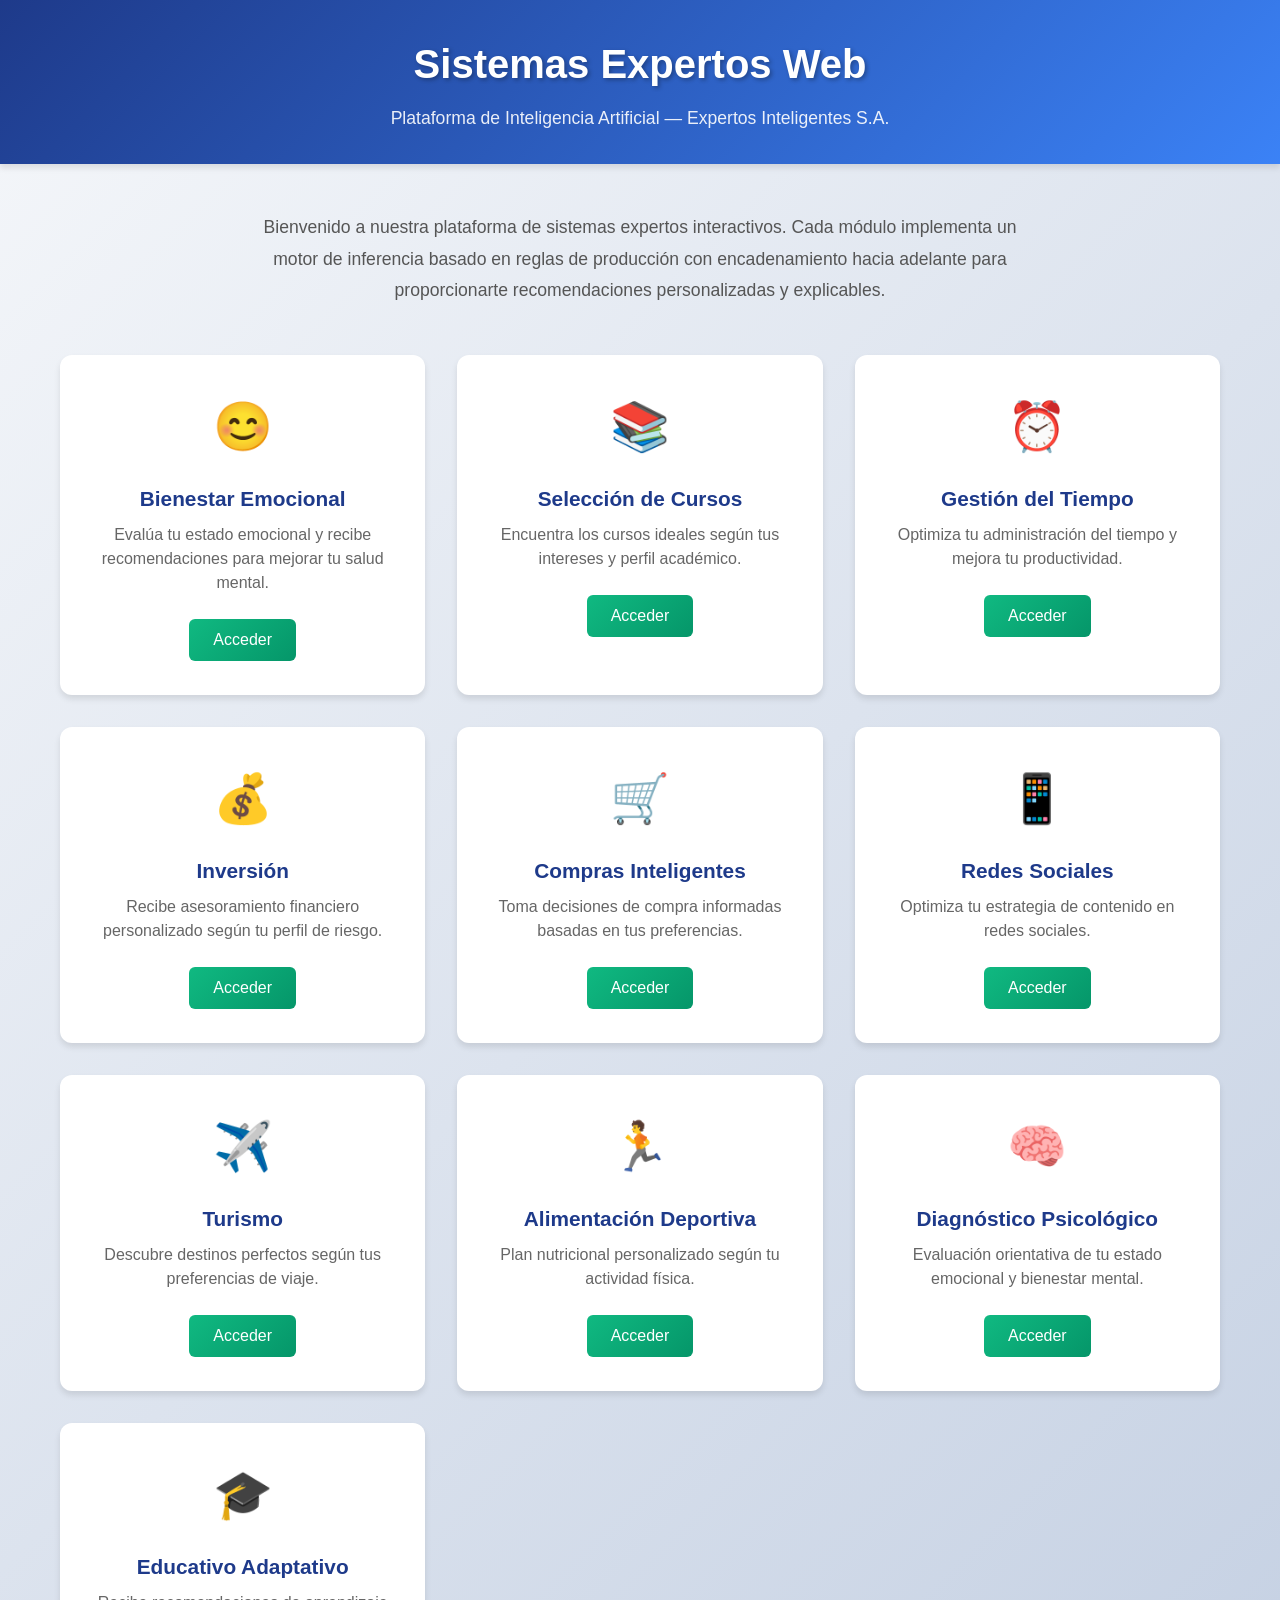
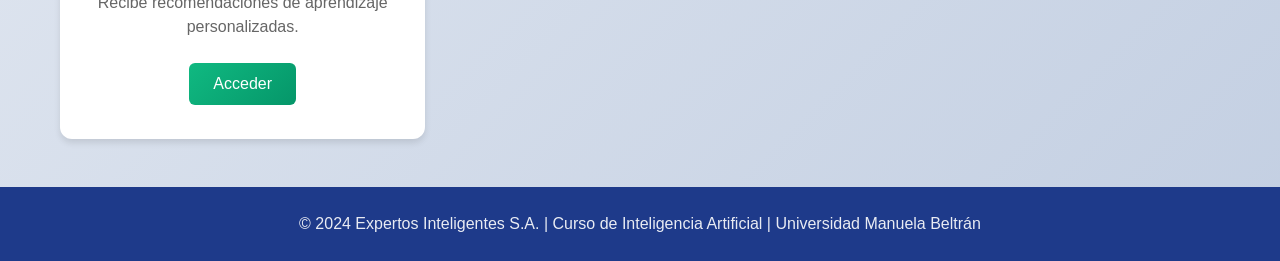
==== index.html @ 76f0475f "Versión inicial del proyecto Sistemas Expertos Web" ====
<!DOCTYPE html>
<html lang="es">
<head>
    <meta charset="UTF-8">
    <meta name="viewport" content="width=device-width, initial-scale=1.0">
    <title>Sistemas Expertos Web - Expertos Inteligentes S.A.</title>
    <link rel="stylesheet" href="css/styles.css">
</head>
<body>
    <header class="header">
        <div class="container">
            <h1 class="title">Sistemas Expertos Web</h1>
            <p class="subtitle">Plataforma de Inteligencia Artificial — Expertos Inteligentes S.A.</p>
        </div>
    </header>

    <main class="main">
        <div class="container">
            <section class="intro">
                <p>Bienvenido a nuestra plataforma de sistemas expertos interactivos. Cada módulo implementa un motor de inferencia basado en reglas de producción con encadenamiento hacia adelante para proporcionarte recomendaciones personalizadas y explicables.</p>
            </section>

            <section class="modules-grid">
                <div class="module-card" onclick="window.location.href='modulos/bienestar.html'">
                    <div class="module-icon">😊</div>
                    <h3 class="module-title">Bienestar Emocional</h3>
                    <p class="module-description">Evalúa tu estado emocional y recibe recomendaciones para mejorar tu salud mental.</p>
                    <button class="module-btn">Acceder</button>
                </div>

                <div class="module-card" onclick="window.location.href='modulos/cursos.html'">
                    <div class="module-icon">📚</div>
                    <h3 class="module-title">Selección de Cursos</h3>
                    <p class="module-description">Encuentra los cursos ideales según tus intereses y perfil académico.</p>
                    <button class="module-btn">Acceder</button>
                </div>

                <div class="module-card" onclick="window.location.href='modulos/tiempo.html'">
                    <div class="module-icon">⏰</div>
                    <h3 class="module-title">Gestión del Tiempo</h3>
                    <p class="module-description">Optimiza tu administración del tiempo y mejora tu productividad.</p>
                    <button class="module-btn">Acceder</button>
                </div>

                <div class="module-card" onclick="window.location.href='modulos/inversion.html'">
                    <div class="module-icon">💰</div>
                    <h3 class="module-title">Inversión</h3>
                    <p class="module-description">Recibe asesoramiento financiero personalizado según tu perfil de riesgo.</p>
                    <button class="module-btn">Acceder</button>
                </div>

                <div class="module-card" onclick="window.location.href='modulos/compras.html'">
                    <div class="module-icon">🛒</div>
                    <h3 class="module-title">Compras Inteligentes</h3>
                    <p class="module-description">Toma decisiones de compra informadas basadas en tus preferencias.</p>
                    <button class="module-btn">Acceder</button>
                </div>

                <div class="module-card" onclick="window.location.href='modulos/redes.html'">
                    <div class="module-icon">📱</div>
                    <h3 class="module-title">Redes Sociales</h3>
                    <p class="module-description">Optimiza tu estrategia de contenido en redes sociales.</p>
                    <button class="module-btn">Acceder</button>
                </div>

                <div class="module-card" onclick="window.location.href='modulos/turismo.html'">
                    <div class="module-icon">✈️</div>
                    <h3 class="module-title">Turismo</h3>
                    <p class="module-description">Descubre destinos perfectos según tus preferencias de viaje.</p>
                    <button class="module-btn">Acceder</button>
                </div>

                <div class="module-card" onclick="window.location.href='modulos/deportiva.html'">
                    <div class="module-icon">🏃</div>
                    <h3 class="module-title">Alimentación Deportiva</h3>
                    <p class="module-description">Plan nutricional personalizado según tu actividad física.</p>
                    <button class="module-btn">Acceder</button>
                </div>

                <div class="module-card" onclick="window.location.href='modulos/psicologico.html'">
                    <div class="module-icon">🧠</div>
                    <h3 class="module-title">Diagnóstico Psicológico</h3>
                    <p class="module-description">Evaluación orientativa de tu estado emocional y bienestar mental.</p>
                    <button class="module-btn">Acceder</button>
                </div>

                <div class="module-card" onclick="window.location.href='modulos/educativo.html'">
                    <div class="module-icon">🎓</div>
                    <h3 class="module-title">Educativo Adaptativo</h3>
                    <p class="module-description">Recibe recomendaciones de aprendizaje personalizadas.</p>
                    <button class="module-btn">Acceder</button>
                </div>
            </section>
        </div>
    </main>

    <footer class="footer">
        <div class="container">
            <p>&copy; 2024 Expertos Inteligentes S.A. | Curso de Inteligencia Artificial | Universidad Manuela Beltrán</p>
        </div>
    </footer>
</body>
</html>
---- css/styles.css ----
/* Reset y estilos base */
* {
    margin: 0;
    padding: 0;
    box-sizing: border-box;
}

body {
    font-family: 'Segoe UI', Tahoma, Geneva, Verdana, sans-serif;
    line-height: 1.6;
    color: #333;
    background: linear-gradient(135deg, #f5f7fa 0%, #c3cfe2 100%);
    min-height: 100vh;
}

.container {
    max-width: 1200px;
    margin: 0 auto;
    padding: 0 20px;
}

/* Header */
.header {
    background: linear-gradient(135deg, #1e3a8a 0%, #3b82f6 100%);
    color: white;
    padding: 2rem 0;
    text-align: center;
    box-shadow: 0 4px 6px rgba(0, 0, 0, 0.1);
}

.title {
    font-size: 2.5rem;
    font-weight: 700;
    margin-bottom: 0.5rem;
    text-shadow: 2px 2px 4px rgba(0, 0, 0, 0.3);
}

.subtitle {
    font-size: 1.1rem;
    opacity: 0.9;
    font-weight: 300;
}

/* Main content */
.main {
    padding: 3rem 0;
    flex: 1;
}

.intro {
    text-align: center;
    margin-bottom: 3rem;
}

.intro p {
    font-size: 1.1rem;
    color: #555;
    max-width: 800px;
    margin: 0 auto;
    line-height: 1.8;
}

/* Modules grid */
.modules-grid {
    display: grid;
    grid-template-columns: repeat(auto-fit, minmax(300px, 1fr));
    gap: 2rem;
    margin-top: 2rem;
}

.module-card {
    background: white;
    border-radius: 12px;
    padding: 2rem;
    text-align: center;
    box-shadow: 0 4px 6px rgba(0, 0, 0, 0.1);
    transition: all 0.3s ease;
    cursor: pointer;
    border: 2px solid transparent;
}

.module-card:hover {
    transform: translateY(-5px);
    box-shadow: 0 8px 25px rgba(0, 0, 0, 0.15);
    border-color: #10b981;
}

.module-icon {
    font-size: 3rem;
    margin-bottom: 1rem;
    display: block;
}

.module-title {
    font-size: 1.3rem;
    font-weight: 600;
    color: #1e3a8a;
    margin-bottom: 0.5rem;
}

.module-description {
    color: #666;
    margin-bottom: 1.5rem;
    line-height: 1.5;
}

.module-btn {
    background: linear-gradient(135deg, #10b981 0%, #059669 100%);
    color: white;
    border: none;
    padding: 0.75rem 1.5rem;
    border-radius: 6px;
    font-size: 1rem;
    font-weight: 500;
    cursor: pointer;
    transition: all 0.3s ease;
}

.module-btn:hover {
    background: linear-gradient(135deg, #059669 0%, #047857 100%);
    transform: scale(1.05);
}

/* Footer */
.footer {
    background: #1e3a8a;
    color: white;
    text-align: center;
    padding: 1.5rem 0;
    margin-top: auto;
}

.footer p {
    opacity: 0.9;
}

/* Responsive design */
@media (max-width: 768px) {
    .title {
        font-size: 2rem;
    }
    
    .subtitle {
        font-size: 1rem;
    }
    
    .modules-grid {
        grid-template-columns: 1fr;
        gap: 1.5rem;
    }
    
    .module-card {
        padding: 1.5rem;
    }
    
    .main {
        padding: 2rem 0;
    }
}

@media (max-width: 480px) {
    .container {
        padding: 0 15px;
    }
    
    .title {
        font-size: 1.8rem;
    }
    
    .module-icon {
        font-size: 2.5rem;
    }
    
    .module-title {
        font-size: 1.2rem;
    }
}

/* Animations */
@keyframes fadeIn {
    from {
        opacity: 0;
        transform: translateY(20px);
    }
    to {
        opacity: 1;
        transform: translateY(0);
    }
}

.module-card {
    animation: fadeIn 0.6s ease-out;
}

.module-card:nth-child(1) { animation-delay: 0.1s; }
.module-card:nth-child(2) { animation-delay: 0.2s; }
.module-card:nth-child(3) { animation-delay: 0.3s; }
.module-card:nth-child(4) { animation-delay: 0.4s; }
.module-card:nth-child(5) { animation-delay: 0.5s; }
.module-card:nth-child(6) { animation-delay: 0.6s; }
.module-card:nth-child(7) { animation-delay: 0.7s; }
.module-card:nth-child(8) { animation-delay: 0.8s; }
.module-card:nth-child(9) { animation-delay: 0.9s; }
.module-card:nth-child(10) { animation-delay: 1.0s; }
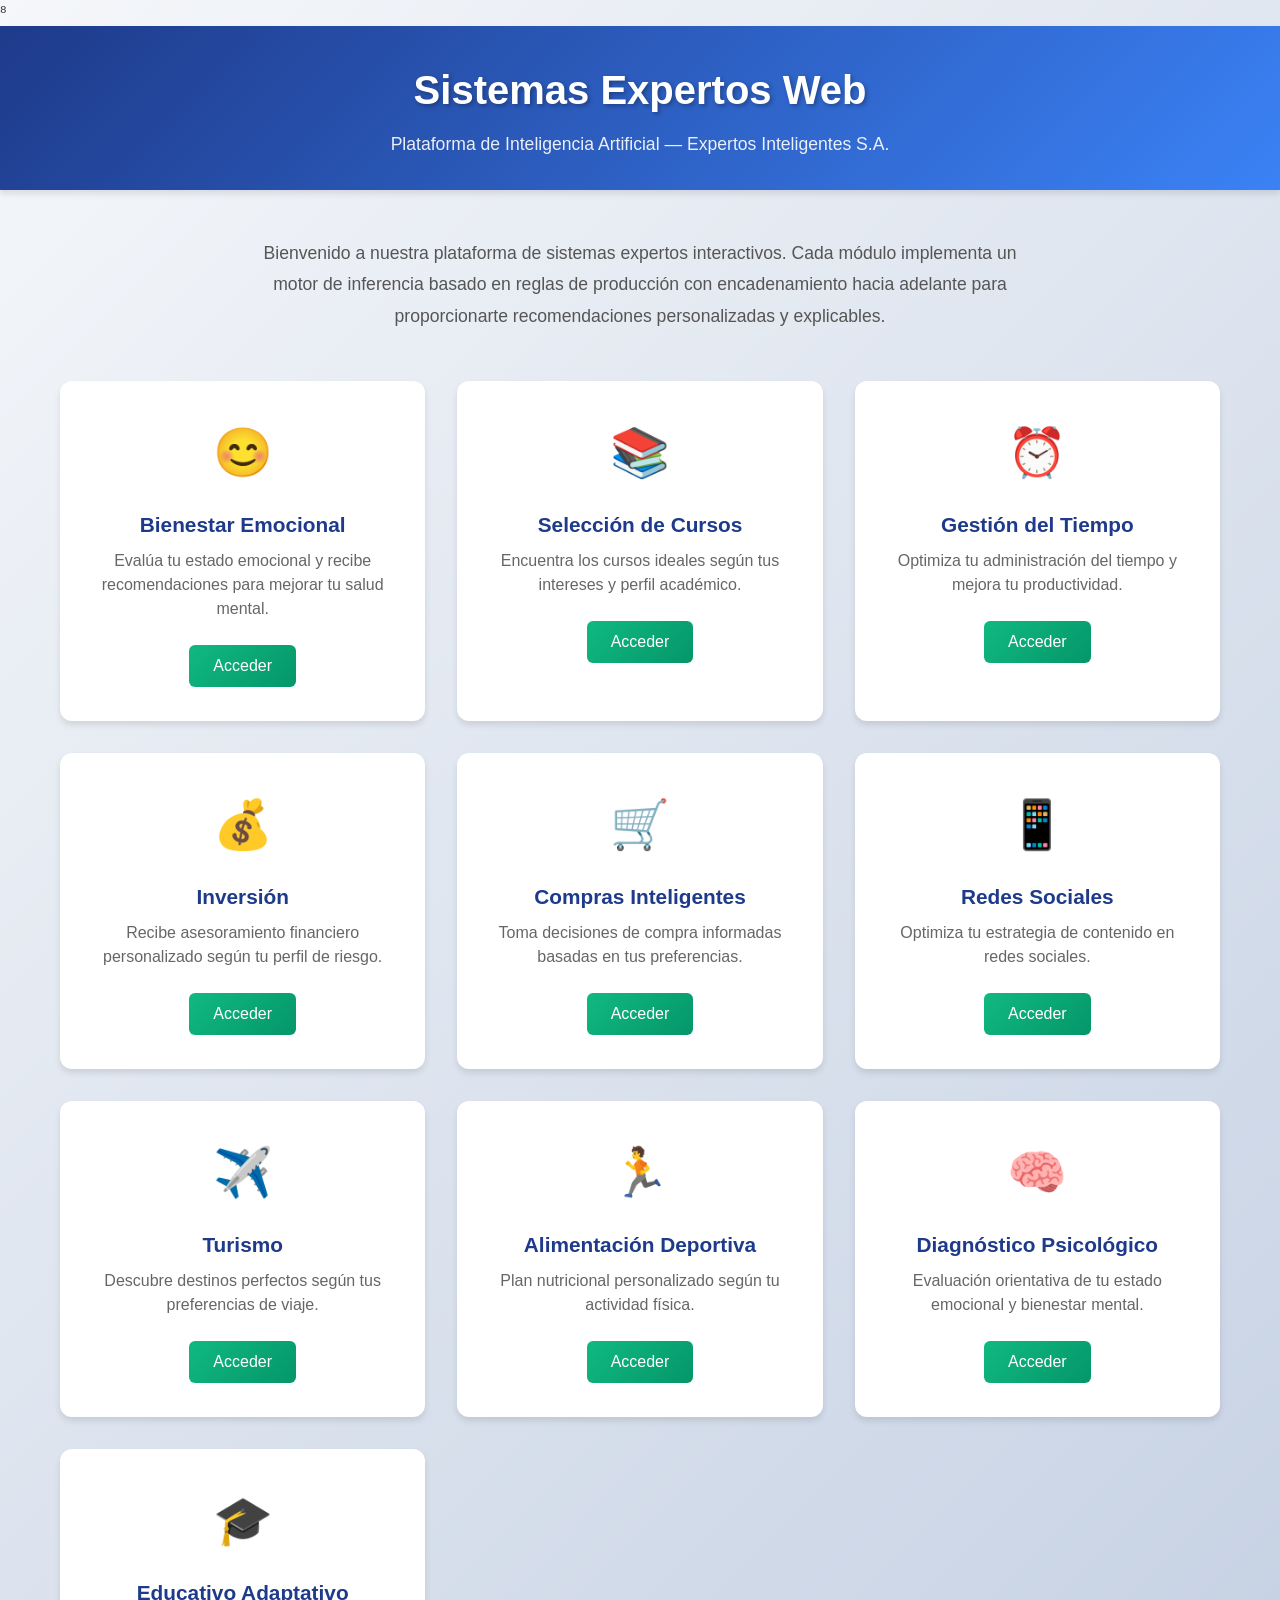
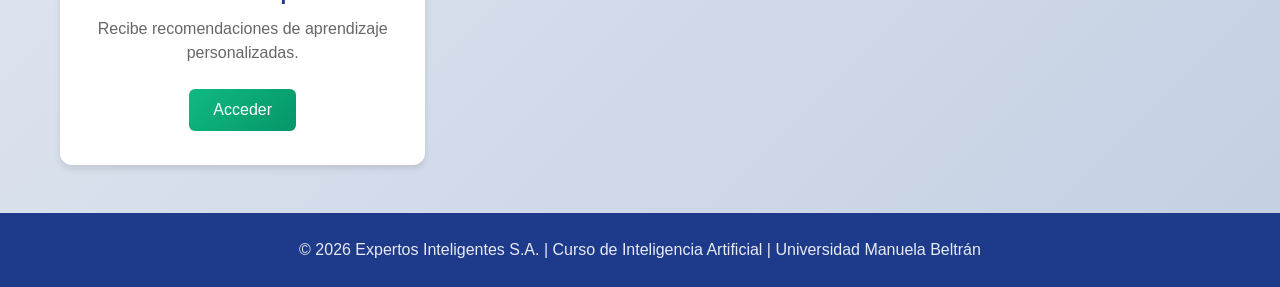
==== commit a9813f89: "Actualizar index.html" ====
--- a/index.html
+++ b/index.html
@@ -1,4 +1,4 @@
-<!DOCTYPE html>
+⁸<!DOCTYPE html>
 <html lang="es">
 <head>
     <meta charset="UTF-8">
@@ -96,7 +96,7 @@
 
     <footer class="footer">
         <div class="container">
-            <p>&copy; 2024 Expertos Inteligentes S.A. | Curso de Inteligencia Artificial | Universidad Manuela Beltrán</p>
+            <p>&copy; 2026 Expertos Inteligentes S.A. | Curso de Inteligencia Artificial | Universidad Manuela Beltrán</p>
         </div>
     </footer>
 </body>
